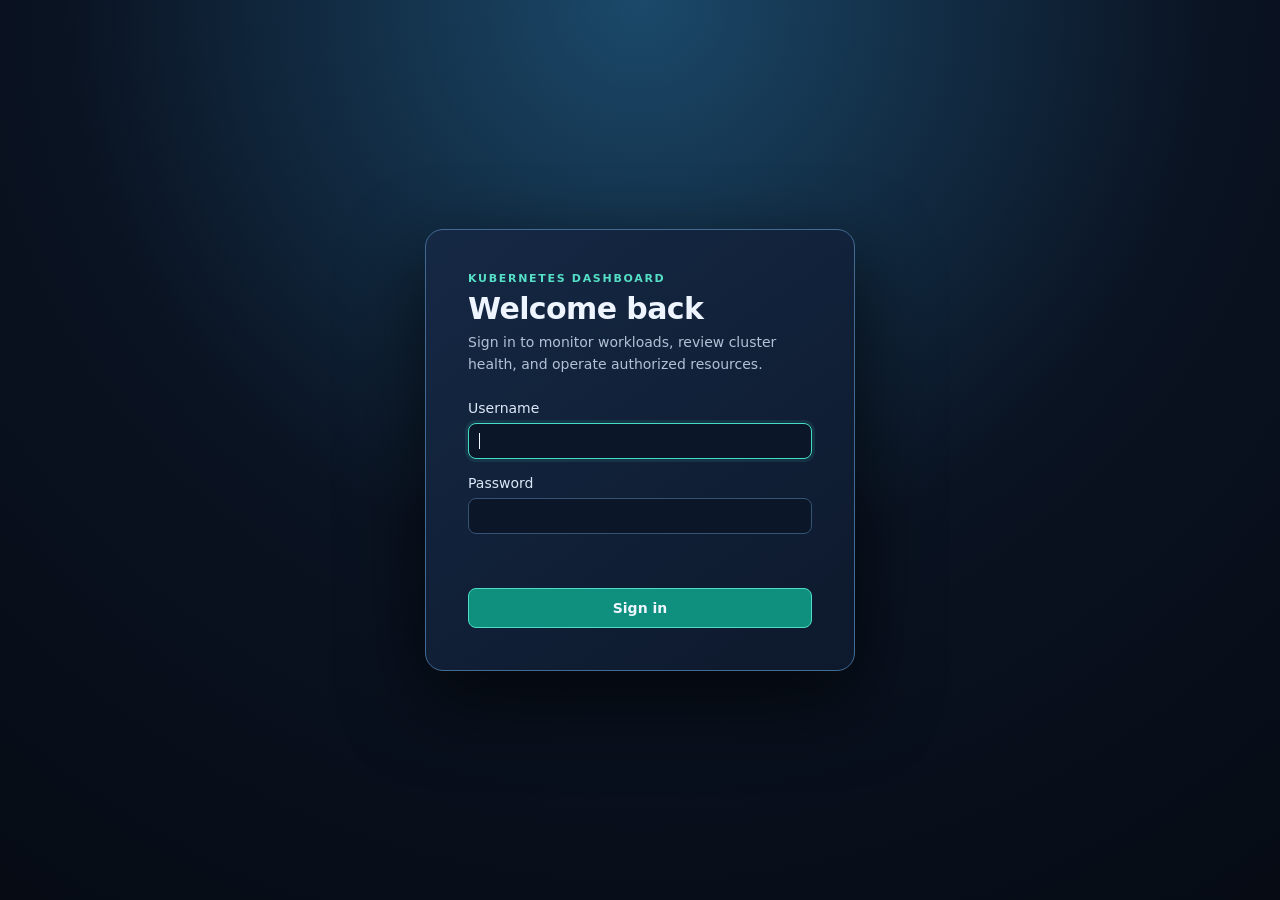
==== index.html @ fec2c730 "Initial release of Kubernetes Operations Dashboard" ====
<!doctype html>
<html lang="en"><head>
  <meta charset="utf-8"><meta name="viewport" content="width=device-width,initial-scale=1">
  <title>Kubernetes Dashboard</title><link rel="stylesheet" href="styles.css">
</head><body>
<header class="app-header"><div class="brand"><button id="toggleRail" class="icon-button" title="Collapse navigation" aria-label="Collapse navigation">☰</button><span class="brand-mark" aria-hidden="true">⌘</span><div><span class="eyebrow">KUBERNETES DASHBOARD</span><h1>Cluster Operations</h1></div></div><div class="header-actions"><span class="connection"><i></i> Connected</span><span id="identity" class="muted"></span><button id="density" class="quiet" title="Toggle compact table layout">Compact</button><button id="logout" class="quiet">Sign out</button><button id="refresh" class="primary">↻ <span>Refresh</span></button></div></header>
<main><aside><div class="rail-heading">Cluster scope</div><label class="field-label">Namespace<select id="namespace" aria-label="Select namespace"></select></label><section><div class="section-title"><h2>Cluster nodes</h2><span class="live-dot">Live</span></div><div id="nodes" class="muted">Loading…</div></section><section class="namespace-section"><div class="section-title"><h2>Namespaces</h2><span class="count-label">Quick select</span></div><div id="namespaceList"></div></section></aside>
<section class="content"><div id="notice" role="status"></div><div class="tabs" role="tablist"><button class="active" data-tab="overview">Overview</button><button data-tab="workloads">Workloads</button><button data-tab="pods">Pods</button><button data-tab="events">Events</button></div><div id="overview" class="panel"></div><div id="workloads" class="panel hidden"></div><div id="pods" class="panel hidden"></div><div id="events" class="panel hidden"></div></section></main>
<dialog id="logsDialog"><form method="dialog"><button class="close">×</button></form><h2 id="logTitle">Logs</h2><div class="tools"><label>Container<select id="logContainer"><option>Loading…</option></select></label><label>Range<select id="logSince"><option value="5m">Last 5 min</option><option value="15m" selected>Last 15 min</option><option value="1h">Last hour</option><option value="6h">Last 6 hours</option><option value="24h">Last 24 hours</option><option value="all">All available</option></select></label><label>Search<input id="logSearch" placeholder="error, warning, ID…"></label><label><input id="previous" type="checkbox"> Previous container</label><button id="reloadLogs">Reload</button><button id="downloadLogs" type="button">Download .log</button></div><pre id="logs"></pre></dialog>
<dialog id="restartDialog"><form method="dialog"><button class="close">×</button></form><h2>Rolling restart</h2><p id="restartText"></p><p>This changes the workload and begins a Kubernetes rollout.</p><label>Type the confirmation phrase<input id="confirmation" autocomplete="off"></label><button id="confirmRestart" class="danger">Restart workload</button></dialog>
<dialog id="podDialog"><form method="dialog"><button class="close">×</button></form><div id="podDetail">Loading…</div></dialog>
<script src="app.js"></script><script src="overview.js"></script><script src="auth.js"></script><script>
(function(){function e(v){return String(v==null?'':v).replace(/[&<>"']/g,function(c){return {'&':'&amp;','<':'&lt;','>':'&gt;','"':'&quot;',"'":'&#39;'}[c]})}setInterval(function(){document.querySelectorAll('tr[data-pod-row]').forEach(function(row){if(row.dataset.describeReady)return;row.dataset.describeReady='yes';row.title='Click to run kubectl describe pod';row.onclick=function(ev){if(ev.target.closest('button'))return;var box=document.querySelector('#podDetail');box.textContent='Loading kubectl describe pod…';document.querySelector('#podDialog').showModal();api('/api/pod-describe?namespace='+encodeURIComponent(ns())+'&pod='+encodeURIComponent(row.dataset.podRow)).then(function(d){box.innerHTML='<h2>Describe pod · '+e(row.dataset.podRow)+'</h2><pre style="white-space:pre-wrap;max-height:620px;overflow:auto">'+e(d.output)+'</pre>'}).catch(function(x){box.textContent=x.message})}})},500)})();
</script>
<div id="toast" class="toast" role="status" aria-live="polite"></div><script>
(function(){var body=document.body,rail=document.querySelector('aside'),toast=document.querySelector('#toast'),notice=document.querySelector('#notice'),density=document.querySelector('#density');function saved(k){try{return localStorage.getItem(k)==='yes'}catch(e){return false}}function save(k,v){try{localStorage.setItem(k,v?'yes':'no')}catch(e){}}function setRail(v){body.classList.toggle('rail-collapsed',v);save('dashboard-rail-collapsed',v);document.querySelector('#toggleRail').setAttribute('aria-label',v?'Expand navigation':'Collapse navigation')}function setDensity(v){body.classList.toggle('compact',v);density.textContent=v?'Comfortable':'Compact';save('dashboard-compact',v)}setRail(saved('dashboard-rail-collapsed'));setDensity(saved('dashboard-compact'));document.querySelector('#toggleRail').onclick=function(){setRail(!body.classList.contains('rail-collapsed'))};density.onclick=function(){setDensity(!body.classList.contains('compact'))};var timer;new MutationObserver(function(){var text=notice.textContent.trim();if(!text)return;toast.textContent=text;toast.className='toast '+(notice.classList.contains('error')?'toast-error':'toast-show');clearTimeout(timer);timer=setTimeout(function(){toast.className='toast'},4200)}).observe(notice,{childList:true,subtree:true,characterData:true,attributes:true});document.addEventListener('keydown',function(e){if(e.key==='/'&&!e.ctrlKey&&!e.metaKey&&document.activeElement.tagName!=='INPUT'&&document.activeElement.tagName!=='SELECT'){var field=document.querySelector('#podNameFilter');if(field){e.preventDefault();field.focus()}}if(e.key==='r'&&!e.ctrlKey&&!e.metaKey&&document.activeElement===document.body){e.preventDefault();document.querySelector('#refresh').click()}});})();
</script>
</body></html>
---- styles.css ----
:root{--bg:#09111f;--rail:#0c1728;--surface:#101e33;--raised:#142641;--line:#253c5a;--ink:#eef5ff;--muted:#91a8c6;--cyan:#44dcc5;--amber:#ffc968;--red:#ff8293;--shadow:0 18px 48px #02071245}*{box-sizing:border-box}body{margin:0;background:radial-gradient(900px 600px at 80% -5%,#153a60 0,transparent 62%),var(--bg);color:var(--ink);font:14px Inter,system-ui,-apple-system,"Segoe UI",sans-serif}.app-header{min-height:84px;padding:15px 30px;display:flex;justify-content:space-between;align-items:center;background:#0d1b30e8;border-bottom:1px solid var(--line);backdrop-filter:blur(16px);position:sticky;top:0;z-index:5}.brand,.header-actions,.section-title{display:flex;align-items:center}.brand{gap:12px}.brand-mark{width:38px;height:38px;display:grid;place-items:center;border:1px solid #3b686e;border-radius:11px;background:linear-gradient(145deg,#174b54,#13324c);color:var(--cyan);font-size:23px;font-weight:700}.eyebrow{display:block;color:var(--cyan);font-size:10px;font-weight:750;letter-spacing:1.65px}h1{margin:2px 0 0;font-size:22px;letter-spacing:-.6px}h2{font-size:15px;margin:0 0 14px}h3{font-size:14px}small,.muted{color:var(--muted)}.header-actions{gap:8px}.header-actions .muted{font-size:12px}button{font:inherit;color:var(--ink);background:var(--raised);border:1px solid #36577d;border-radius:8px;padding:8px 12px;cursor:pointer;transition:.16s}button:hover{background:#1b385b;border-color:var(--cyan);box-shadow:0 0 0 3px #43dbc114}button.quiet{background:transparent;border-color:transparent;color:#bed0e8}.primary{background:linear-gradient(145deg,#1c4368,#183653);border-color:#3a668c}select,input{width:100%;color:var(--ink);background:#0b1728;border:1px solid #345474;border-radius:8px;padding:9px 10px;margin-top:7px;font:inherit}select:focus,input:focus{outline:0;border-color:var(--cyan);box-shadow:0 0 0 3px #43dbc11a}main{display:grid;grid-template-columns:270px minmax(0,1fr);min-height:calc(100vh - 84px)}aside{padding:21px 16px;background:#091525a8;border-right:1px solid var(--line)}.rail-heading{font-size:10px;letter-spacing:1.35px;text-transform:uppercase;color:#7795b6;margin:0 8px 11px}.field-label{display:block;color:#d4e2f4;font-size:12px;font-weight:650;padding:0 8px}aside section{margin-top:29px}.section-title{justify-content:space-between;padding:0 8px}.section-title h2{margin:0;font-size:13px}.live-dot{font-size:10px;color:var(--cyan);background:#1e6e6430;border:1px solid #3bd6bf39;border-radius:99px;padding:3px 7px}.count-label{color:#6f8dae;font-size:10px}.content{padding:25px 32px 44px;min-width:0;max-width:1800px;width:100%;margin:0 auto}#notice{min-height:26px;color:var(--muted);font-size:13px}.success{color:var(--cyan)!important}.error,.bad{color:var(--red)!important}.warn{color:var(--amber)!important}.ok,.good{color:var(--cyan)}.tabs{display:flex;gap:7px;border-bottom:1px solid var(--line);margin-bottom:23px}.tabs button{border:0;border-radius:7px 7px 0 0;background:transparent;color:var(--muted);padding:10px 13px;font-weight:550}.tabs button.active{color:var(--cyan);background:#163858;box-shadow:inset 0 -2px var(--cyan)}.hidden{display:none}.ns{display:block;width:100%;padding:7px 9px;margin:2px 0;text-align:left;color:#b4c9e5;background:transparent;border:1px solid transparent;border-radius:6px;font-size:13px}.ns:hover{background:#132945;border-color:#254769}.node-card{margin:9px 0;padding:11px;border:1px solid #294866;border-radius:10px;background:linear-gradient(145deg,#112a47,#0c1b30);box-shadow:0 7px 15px #0207121c}.node-card strong{font-size:12px;color:#c9ddf5}.metric{display:block;margin:7px 0 0 16px;font-size:11px;color:#aec5e2;line-height:1.55}.metric em{color:#75a6db;font-style:normal}table{width:100%;border-collapse:separate;border-spacing:0;background:#0e1d32b8;border:1px solid var(--line);border-radius:12px;overflow:hidden;box-shadow:var(--shadow)}th,td{padding:14px 13px;text-align:left;border-bottom:1px solid #1f3551;vertical-align:middle}th{background:#142944;color:#91afd1;text-transform:uppercase;font-size:10px;font-weight:750;letter-spacing:.82px}tbody tr:last-child td{border-bottom:0}tbody tr:hover{background:#162d4a}td b{font-weight:650}.cards{display:grid;grid-template-columns:repeat(5,minmax(128px,1fr));gap:13px;margin:15px 0 25px}.cards div{position:relative;overflow:hidden;padding:17px;border:1px solid #2e5278;border-radius:12px;background:linear-gradient(145deg,#173452,#10223b);box-shadow:0 12px 23px #0002}.cards b{display:block;font-size:27px;color:var(--cyan)}.cards span{display:block;margin-top:5px;font-size:12px;color:#b3c9e4}.dashgrid{display:grid;grid-template-columns:repeat(2,minmax(0,1fr));gap:14px}.dashpanel{padding:17px;background:linear-gradient(145deg,#11243d,#0d1b2f);border:1px solid #2a4c70;border-radius:12px;box-shadow:0 10px 25px #0002}.dashpanel table{box-shadow:none}.dashpanel li{margin:9px 0;line-height:1.35}.alert{border-color:#884354}dialog{width:min(1100px,94vw);max-height:88vh;border:1px solid #3a5d85;border-radius:15px;padding:25px;color:var(--ink);background:linear-gradient(145deg,#142944,#0b1728);box-shadow:0 30px 96px #000c}dialog::backdrop{background:#020914b8}.close{float:right;font-size:18px}.tools{display:flex;gap:12px;align-items:end;flex-wrap:wrap;margin:14px 0}.tools label{min-width:145px;color:#c4d6eb}.tools label input[type=checkbox]{width:auto;margin-right:6px}pre{margin:12px 0 0;min-height:420px;max-height:60vh;white-space:pre-wrap;overflow:auto;background:#060d17;border:1px solid #263f5d;border-radius:10px;padding:16px;color:#d5e6fa;line-height:1.45}.danger{background:#672b3d;border-color:#be566b}.icon-button{width:36px;height:36px;padding:0;background:#132944;border-color:#335878;font-size:16px}.connection{display:inline-flex;align-items:center;gap:6px;color:#a5bbd6;font-size:12px}.connection i{width:7px;height:7px;border-radius:50%;background:var(--cyan);box-shadow:0 0 0 4px #43dbc11c}.toast{position:fixed;right:24px;bottom:24px;z-index:20;min-width:280px;max-width:min(560px,calc(100vw - 48px));padding:13px 16px;background:#173251;border:1px solid #3e6f96;border-radius:10px;color:#eaf6ff;box-shadow:0 18px 46px #0008;transform:translateY(20px);opacity:0;pointer-events:none;transition:.2s}.toast-show,.toast-error{opacity:1;transform:translateY(0)}.toast-error{border-color:#b45363;background:#482237}.rail-collapsed main{grid-template-columns:74px minmax(0,1fr)}.rail-collapsed aside{padding:21px 10px}.rail-collapsed aside>*:not(section){display:none}.rail-collapsed aside section{margin-top:12px}.rail-collapsed aside .section-title{padding:0;justify-content:center}.rail-collapsed aside .section-title h2,.rail-collapsed aside .live-dot,.rail-collapsed .namespace-section{display:none}.rail-collapsed #nodes .node-card{height:13px;padding:0;margin:12px auto;width:13px;border-radius:50%;border:0;background:transparent;box-shadow:none;overflow:hidden}.rail-collapsed #nodes .node-card>*:not(.ok):not(.bad){display:none}.compact th,.compact td{padding:9px 12px}.compact .node-card{padding:8px;margin:6px 0}.compact .metric{margin-top:4px;line-height:1.3}#workloads,#pods,#events{overflow-x:auto;padding-bottom:4px}#workloads table,#pods table,#events table{min-width:720px}#pods tbody tr[data-pod-row]{cursor:pointer}#pods tbody tr[data-pod-row] td:first-child b{display:inline-flex;align-items:center;gap:7px}#pods tbody tr[data-pod-row] td:first-child b:before{content:"";width:7px;height:7px;border-radius:50%;background:#6783a4;box-shadow:0 0 0 3px #6783a41e}#pods tr.pod-healthy td:first-child b:before{background:var(--cyan)}#pods tr.pod-pending td:first-child b:before{background:var(--amber)}#pods tr.pod-degraded td:first-child b:before{background:#ffae53}#pods tr.pod-critical td:first-child b:before{background:var(--red)}@media(max-width:950px){main,.rail-collapsed main{grid-template-columns:1fr}aside{border-right:0;border-bottom:1px solid var(--line)}.rail-collapsed aside{display:none}.cards{grid-template-columns:repeat(3,1fr)}}@media(max-width:700px){.app-header{padding:13px 17px;align-items:flex-start;gap:10px}.connection,.header-actions #density,.header-actions .muted,.header-actions .quiet{display:none}.content{padding:18px}.dashgrid{grid-template-columns:1fr}.cards{grid-template-columns:repeat(2,1fr)}th,td{padding:11px 9px}h1{font-size:19px}.primary span{display:none}.brand-mark{display:none}.toast{right:16px;bottom:16px;max-width:calc(100vw - 32px)}}
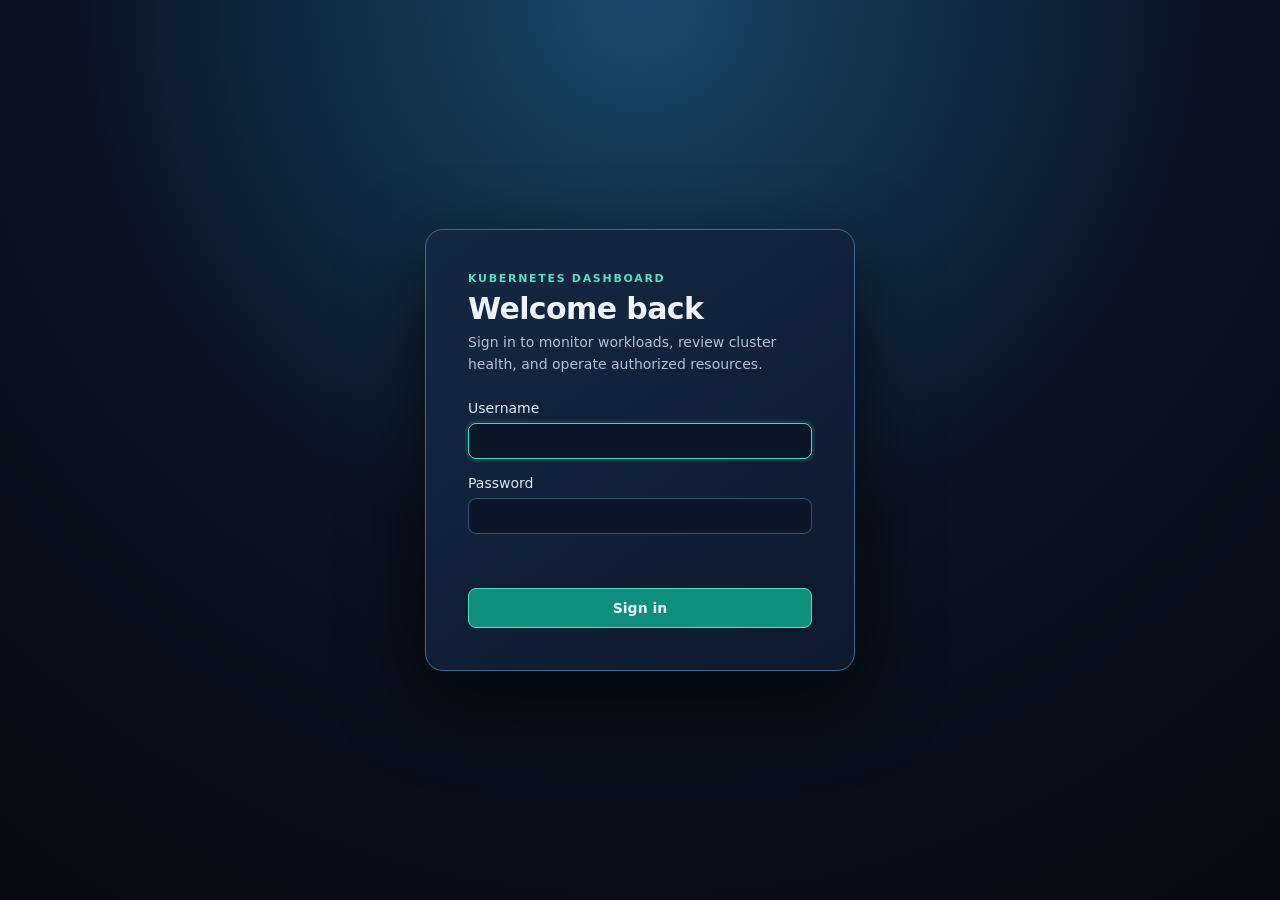
==== commit 118a62b3: "feat: add workload context, scaling controls, service ports and event filters" ====
--- a/index.html
+++ b/index.html
@@ -8,6 +8,7 @@
 <section class="content"><div id="notice" role="status"></div><div class="tabs" role="tablist"><button class="active" data-tab="overview">Overview</button><button data-tab="workloads">Workloads</button><button data-tab="pods">Pods</button><button data-tab="events">Events</button></div><div id="overview" class="panel"></div><div id="workloads" class="panel hidden"></div><div id="pods" class="panel hidden"></div><div id="events" class="panel hidden"></div></section></main>
 <dialog id="logsDialog"><form method="dialog"><button class="close">×</button></form><h2 id="logTitle">Logs</h2><div class="tools"><label>Container<select id="logContainer"><option>Loading…</option></select></label><label>Range<select id="logSince"><option value="5m">Last 5 min</option><option value="15m" selected>Last 15 min</option><option value="1h">Last hour</option><option value="6h">Last 6 hours</option><option value="24h">Last 24 hours</option><option value="all">All available</option></select></label><label>Search<input id="logSearch" placeholder="error, warning, ID…"></label><label><input id="previous" type="checkbox"> Previous container</label><button id="reloadLogs">Reload</button><button id="downloadLogs" type="button">Download .log</button></div><pre id="logs"></pre></dialog>
 <dialog id="restartDialog"><form method="dialog"><button class="close">×</button></form><h2>Rolling restart</h2><p id="restartText"></p><p>This changes the workload and begins a Kubernetes rollout.</p><label>Type the confirmation phrase<input id="confirmation" autocomplete="off"></label><button id="confirmRestart" class="danger">Restart workload</button></dialog>
+<dialog id="scaleDialog"><form method="dialog"><button class="close">×</button></form><h2>Scale workload</h2><p id="scaleText"></p><p>Scaling changes the number of workload replicas. Kubernetes will create or terminate Pods to reach the requested count.</p><label>Desired replicas<input id="replicaCount" type="number" min="0" max="100" required></label><label>Type the confirmation phrase<input id="scaleConfirmation" autocomplete="off" placeholder="SCALE"></label><button id="confirmScale" class="danger">Scale workload</button></dialog>
 <dialog id="podDialog"><form method="dialog"><button class="close">×</button></form><div id="podDetail">Loading…</div></dialog>
 <script src="app.js"></script><script src="overview.js"></script><script src="auth.js"></script><script>
 (function(){function e(v){return String(v==null?'':v).replace(/[&<>"']/g,function(c){return {'&':'&amp;','<':'&lt;','>':'&gt;','"':'&quot;',"'":'&#39;'}[c]})}setInterval(function(){document.querySelectorAll('tr[data-pod-row]').forEach(function(row){if(row.dataset.describeReady)return;row.dataset.describeReady='yes';row.title='Click to run kubectl describe pod';row.onclick=function(ev){if(ev.target.closest('button'))return;var box=document.querySelector('#podDetail');box.textContent='Loading kubectl describe pod…';document.querySelector('#podDialog').showModal();api('/api/pod-describe?namespace='+encodeURIComponent(ns())+'&pod='+encodeURIComponent(row.dataset.podRow)).then(function(d){box.innerHTML='<h2>Describe pod · '+e(row.dataset.podRow)+'</h2><pre style="white-space:pre-wrap;max-height:620px;overflow:auto">'+e(d.output)+'</pre>'}).catch(function(x){box.textContent=x.message})}})},500)})();
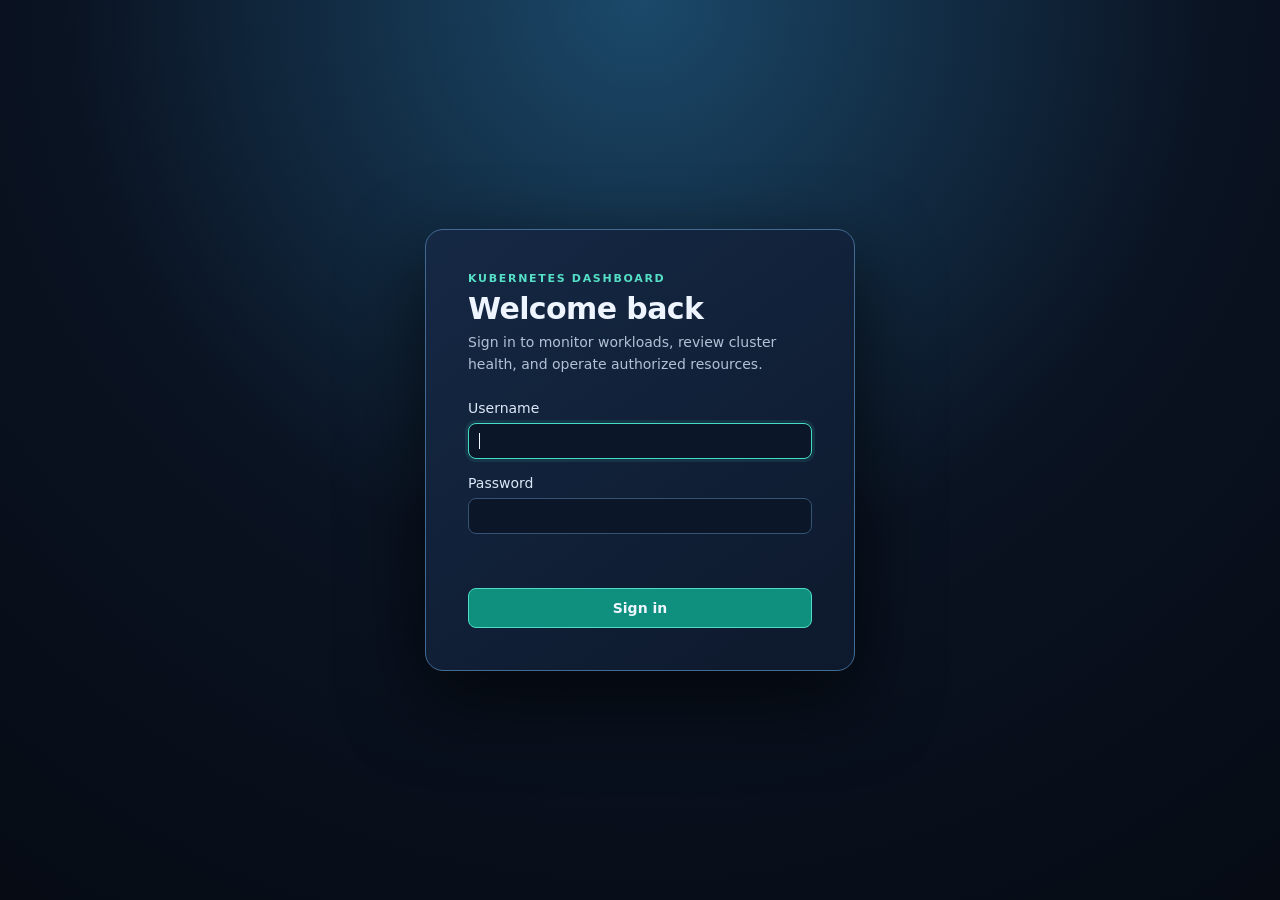
==== commit c30c0708: "feat: add application diagnostics and capacity planning" ====
--- a/index.html
+++ b/index.html
@@ -5,12 +5,15 @@
 </head><body>
 <header class="app-header"><div class="brand"><button id="toggleRail" class="icon-button" title="Collapse navigation" aria-label="Collapse navigation">☰</button><span class="brand-mark" aria-hidden="true">⌘</span><div><span class="eyebrow">KUBERNETES DASHBOARD</span><h1>Cluster Operations</h1></div></div><div class="header-actions"><span class="connection"><i></i> Connected</span><span id="identity" class="muted"></span><button id="density" class="quiet" title="Toggle compact table layout">Compact</button><button id="logout" class="quiet">Sign out</button><button id="refresh" class="primary">↻ <span>Refresh</span></button></div></header>
 <main><aside><div class="rail-heading">Cluster scope</div><label class="field-label">Namespace<select id="namespace" aria-label="Select namespace"></select></label><section><div class="section-title"><h2>Cluster nodes</h2><span class="live-dot">Live</span></div><div id="nodes" class="muted">Loading…</div></section><section class="namespace-section"><div class="section-title"><h2>Namespaces</h2><span class="count-label">Quick select</span></div><div id="namespaceList"></div></section></aside>
-<section class="content"><div id="notice" role="status"></div><div class="tabs" role="tablist"><button class="active" data-tab="overview">Overview</button><button data-tab="workloads">Workloads</button><button data-tab="pods">Pods</button><button data-tab="events">Events</button></div><div id="overview" class="panel"></div><div id="workloads" class="panel hidden"></div><div id="pods" class="panel hidden"></div><div id="events" class="panel hidden"></div></section></main>
+<section class="content"><div id="notice" role="status"></div><div class="tabs" role="tablist"><button class="active" data-tab="overview">Overview</button><button data-tab="workloads">Workloads</button><button data-tab="applications">Applications</button><button data-tab="capacity">Capacity</button><button data-tab="pods">Pods</button><button data-tab="events">Events</button><button data-tab="resources">Resources</button></div><div id="overview" class="panel"></div><div id="workloads" class="panel hidden"></div><div id="applications" class="panel hidden"></div><div id="capacity" class="panel hidden"></div><div id="pods" class="panel hidden"></div><div id="events" class="panel hidden"></div><div id="resources" class="panel hidden"></div></section></main>
 <dialog id="logsDialog"><form method="dialog"><button class="close">×</button></form><h2 id="logTitle">Logs</h2><div class="tools"><label>Container<select id="logContainer"><option>Loading…</option></select></label><label>Range<select id="logSince"><option value="5m">Last 5 min</option><option value="15m" selected>Last 15 min</option><option value="1h">Last hour</option><option value="6h">Last 6 hours</option><option value="24h">Last 24 hours</option><option value="all">All available</option></select></label><label>Search<input id="logSearch" placeholder="error, warning, ID…"></label><label><input id="previous" type="checkbox"> Previous container</label><button id="reloadLogs">Reload</button><button id="downloadLogs" type="button">Download .log</button></div><pre id="logs"></pre></dialog>
 <dialog id="restartDialog"><form method="dialog"><button class="close">×</button></form><h2>Rolling restart</h2><p id="restartText"></p><p>This changes the workload and begins a Kubernetes rollout.</p><label>Type the confirmation phrase<input id="confirmation" autocomplete="off"></label><button id="confirmRestart" class="danger">Restart workload</button></dialog>
 <dialog id="scaleDialog"><form method="dialog"><button class="close">×</button></form><h2>Scale workload</h2><p id="scaleText"></p><p>Scaling changes the number of workload replicas. Kubernetes will create or terminate Pods to reach the requested count.</p><label>Desired replicas<input id="replicaCount" type="number" min="0" max="100" required></label><label>Type the confirmation phrase<input id="scaleConfirmation" autocomplete="off" placeholder="SCALE"></label><button id="confirmScale" class="danger">Scale workload</button></dialog>
+<dialog id="cronDialog"><form method="dialog"><button class="close">×</button></form><h2 id="cronTitle">CronJob action</h2><p id="cronText"></p><p>This changes whether Kubernetes creates future Jobs from this schedule.</p><label>Type the confirmation phrase<input id="cronConfirmation" autocomplete="off"></label><button id="confirmCron" class="danger">Confirm action</button></dialog>
+<dialog id="cronEditDialog"><form method="dialog"><button class="close">×</button></form><h2>Update CronJob schedule</h2><p id="cronEditText"></p><label>Schedule<input id="cronSchedule" autocomplete="off" placeholder="0 * * * *"></label><label>Type the confirmation phrase<input id="cronEditConfirmation" autocomplete="off" placeholder="UPDATE SCHEDULE"></label><button id="confirmCronEdit" class="danger">Update schedule</button></dialog>
+<dialog id="hpaEditDialog"><form method="dialog"><button class="close">×</button></form><h2>Update HPA replica range</h2><p id="hpaEditText"></p><label>Minimum replicas<input id="hpaMin" type="number" min="1" max="100" required></label><label>Maximum replicas<input id="hpaMax" type="number" min="1" max="100" required></label><label>Type the confirmation phrase<input id="hpaEditConfirmation" autocomplete="off" placeholder="UPDATE HPA"></label><button id="confirmHpaEdit" class="danger">Update HPA</button></dialog>
 <dialog id="podDialog"><form method="dialog"><button class="close">×</button></form><div id="podDetail">Loading…</div></dialog>
-<script src="app.js"></script><script src="overview.js"></script><script src="auth.js"></script><script>
+<script src="app.js"></script><script src="overview.js"></script><script src="auth.js"></script><script src="resources.js"></script><script src="applications.js"></script><script src="capacity.js"></script><script>
 (function(){function e(v){return String(v==null?'':v).replace(/[&<>"']/g,function(c){return {'&':'&amp;','<':'&lt;','>':'&gt;','"':'&quot;',"'":'&#39;'}[c]})}setInterval(function(){document.querySelectorAll('tr[data-pod-row]').forEach(function(row){if(row.dataset.describeReady)return;row.dataset.describeReady='yes';row.title='Click to run kubectl describe pod';row.onclick=function(ev){if(ev.target.closest('button'))return;var box=document.querySelector('#podDetail');box.textContent='Loading kubectl describe pod…';document.querySelector('#podDialog').showModal();api('/api/pod-describe?namespace='+encodeURIComponent(ns())+'&pod='+encodeURIComponent(row.dataset.podRow)).then(function(d){box.innerHTML='<h2>Describe pod · '+e(row.dataset.podRow)+'</h2><pre style="white-space:pre-wrap;max-height:620px;overflow:auto">'+e(d.output)+'</pre>'}).catch(function(x){box.textContent=x.message})}})},500)})();
 </script>
 <div id="toast" class="toast" role="status" aria-live="polite"></div><script>
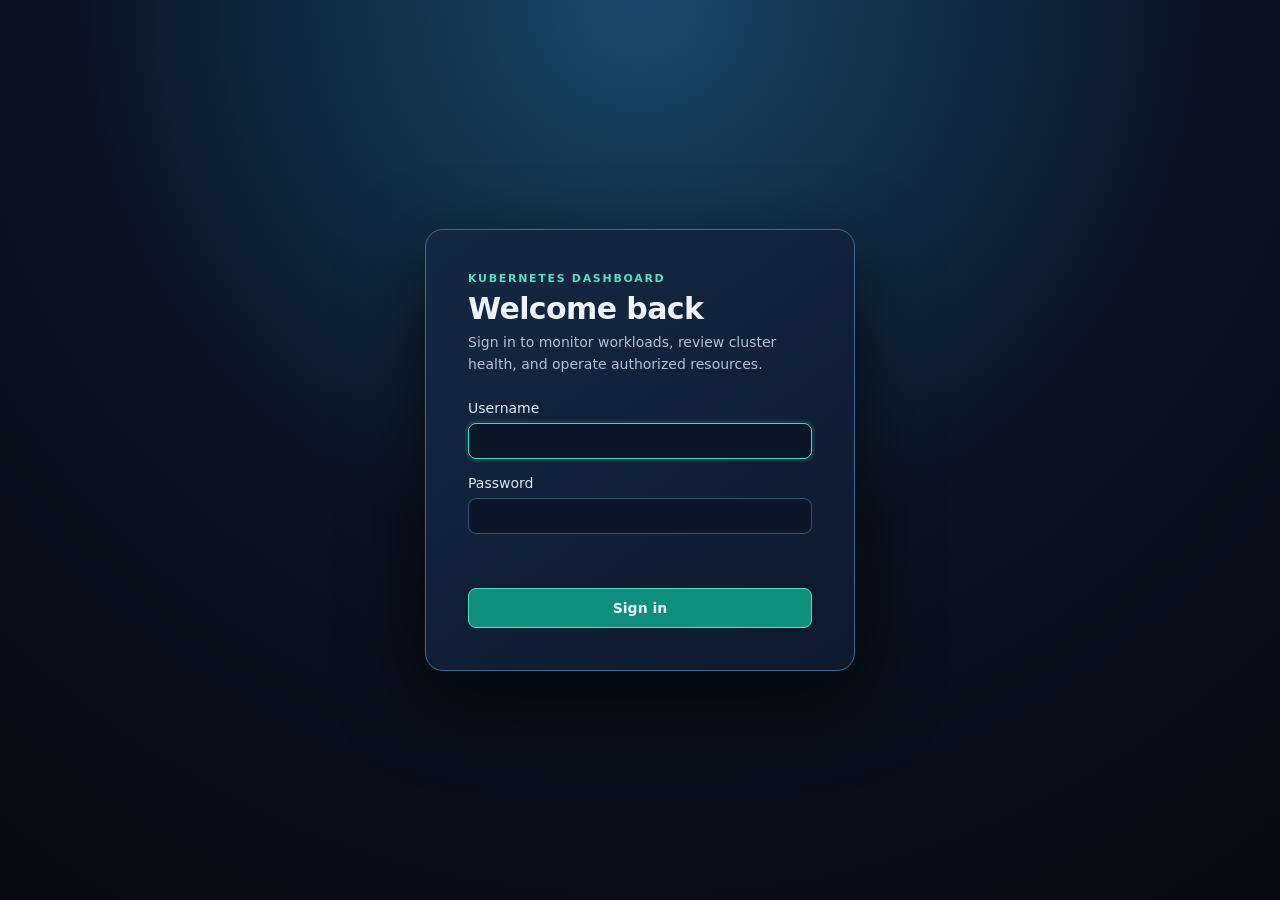
==== commit d105df37: "feat: dashboard v3 with persistent history and unified saved logs" ====
--- a/index.html
+++ b/index.html
@@ -19,4 +19,5 @@
 <div id="toast" class="toast" role="status" aria-live="polite"></div><script>
 (function(){var body=document.body,rail=document.querySelector('aside'),toast=document.querySelector('#toast'),notice=document.querySelector('#notice'),density=document.querySelector('#density');function saved(k){try{return localStorage.getItem(k)==='yes'}catch(e){return false}}function save(k,v){try{localStorage.setItem(k,v?'yes':'no')}catch(e){}}function setRail(v){body.classList.toggle('rail-collapsed',v);save('dashboard-rail-collapsed',v);document.querySelector('#toggleRail').setAttribute('aria-label',v?'Expand navigation':'Collapse navigation')}function setDensity(v){body.classList.toggle('compact',v);density.textContent=v?'Comfortable':'Compact';save('dashboard-compact',v)}setRail(saved('dashboard-rail-collapsed'));setDensity(saved('dashboard-compact'));document.querySelector('#toggleRail').onclick=function(){setRail(!body.classList.contains('rail-collapsed'))};density.onclick=function(){setDensity(!body.classList.contains('compact'))};var timer;new MutationObserver(function(){var text=notice.textContent.trim();if(!text)return;toast.textContent=text;toast.className='toast '+(notice.classList.contains('error')?'toast-error':'toast-show');clearTimeout(timer);timer=setTimeout(function(){toast.className='toast'},4200)}).observe(notice,{childList:true,subtree:true,characterData:true,attributes:true});document.addEventListener('keydown',function(e){if(e.key==='/'&&!e.ctrlKey&&!e.metaKey&&document.activeElement.tagName!=='INPUT'&&document.activeElement.tagName!=='SELECT'){var field=document.querySelector('#podNameFilter');if(field){e.preventDefault();field.focus()}}if(e.key==='r'&&!e.ctrlKey&&!e.metaKey&&document.activeElement===document.body){e.preventDefault();document.querySelector('#refresh').click()}});})();
 </script>
+<link rel="stylesheet" href="experience.css"><script src="history.js"></script>
 </body></html>
--- a/experience.css
+++ b/experience.css
@@ -0,0 +1,13 @@
+/* Original styles inspired by the supplied component galleries. */
+#logsDialog [hidden]{display:none!important}#logArchiveStatus{overflow-wrap:anywhere;font-size:13px;color:#b4c4d7}#logsDialog .tools{gap:12px}#logsDialog #logs{min-height:260px}
+.rail-collapsed main{grid-template-columns:minmax(0,1fr)}.rail-collapsed main>aside{display:none}.rail-collapsed .content{width:100%;box-sizing:border-box}
+#historyStatus{overflow-wrap:anywhere}.history-issues{margin:12px 0;padding:12px 16px;border:1px solid #8c6735;border-radius:10px;background:#32291b;color:#efcc91}.history-issues summary{cursor:pointer}.history-issues li{overflow-wrap:anywhere;margin:10px 0}.history-empty p{max-width:650px;margin:12px auto;line-height:1.6}.insight summary{overflow-wrap:anywhere}
+:root{--cyan:#65d7cb;--line:#293549;--ink:#e6edf6}
+body{background:#0b101b;color:var(--ink)}
+.app-header{background:#111827;border-bottom:1px solid var(--line);box-shadow:none}
+main{align-items:start}aside{background:#101722}.content{background:radial-gradient(ellipse at top right,#18253a55,transparent 60%);min-width:0}
+.brand-mark{background:#1d3539;border-color:#375855;border-radius:12px}.tabs{gap:5px;overflow-x:auto;padding:8px 0 12px;position:sticky;top:0;background:#0c1421;z-index:2}.tabs button{white-space:nowrap;border-radius:9px;padding:10px 15px}.tabs button.active{background:#213b42;color:#9af0df;border-bottom-color:transparent}
+button{transition:background .16s,transform .16s,border-color .16s}button:hover{transform:translateY(-1px)}button:focus-visible,input:focus-visible,select:focus-visible,summary:focus-visible{outline:2px solid #81e5cf;outline-offset:3px}
+.cards div,.dashpanel,.node-card{background:#141e2e;box-shadow:none;border-color:#29374c}.cards div{border-top:2px solid #47786f}.node-card{border-radius:10px}table{box-shadow:none}th{background:#1b283b}tbody tr:hover{background:#1a293c}.panel{animation:panel-in .18s ease-out}.hidden{display:none!important}
+.history-heading{display:flex;justify-content:space-between;align-items:center;gap:20px;margin-top:22px}.history-heading h2{font-size:26px;margin:8px 0}.insight-grid{display:grid;grid-template-columns:repeat(auto-fit,minmax(310px,1fr));gap:16px}.insight,.history-empty{background:#141e2e;border:1px solid #2c3d53;border-radius:14px;padding:22px;margin:12px 0;overflow-wrap:anywhere}.insight h3{font-size:17px}.insight-values{display:grid;grid-template-columns:repeat(3,1fr);gap:12px;margin:20px 0}.insight-values b{display:block;font-size:22px;color:#88dccb}.insight-values small{color:#9caec5}.insight li{margin:10px 0;line-height:1.5}.insight summary{cursor:pointer}.insight pre{min-height:0;max-height:340px}#historyStatus{padding:14px 0;color:#b4c4d7;font-size:13px}.history-empty{text-align:center;padding:60px 20px}
+@keyframes panel-in{from{opacity:.6;transform:translateY(4px)}to{opacity:1;transform:none}}@media(prefers-reduced-motion:reduce){*,*::before,*::after{animation:none!important;transition:none!important;scroll-behavior:auto!important}}
